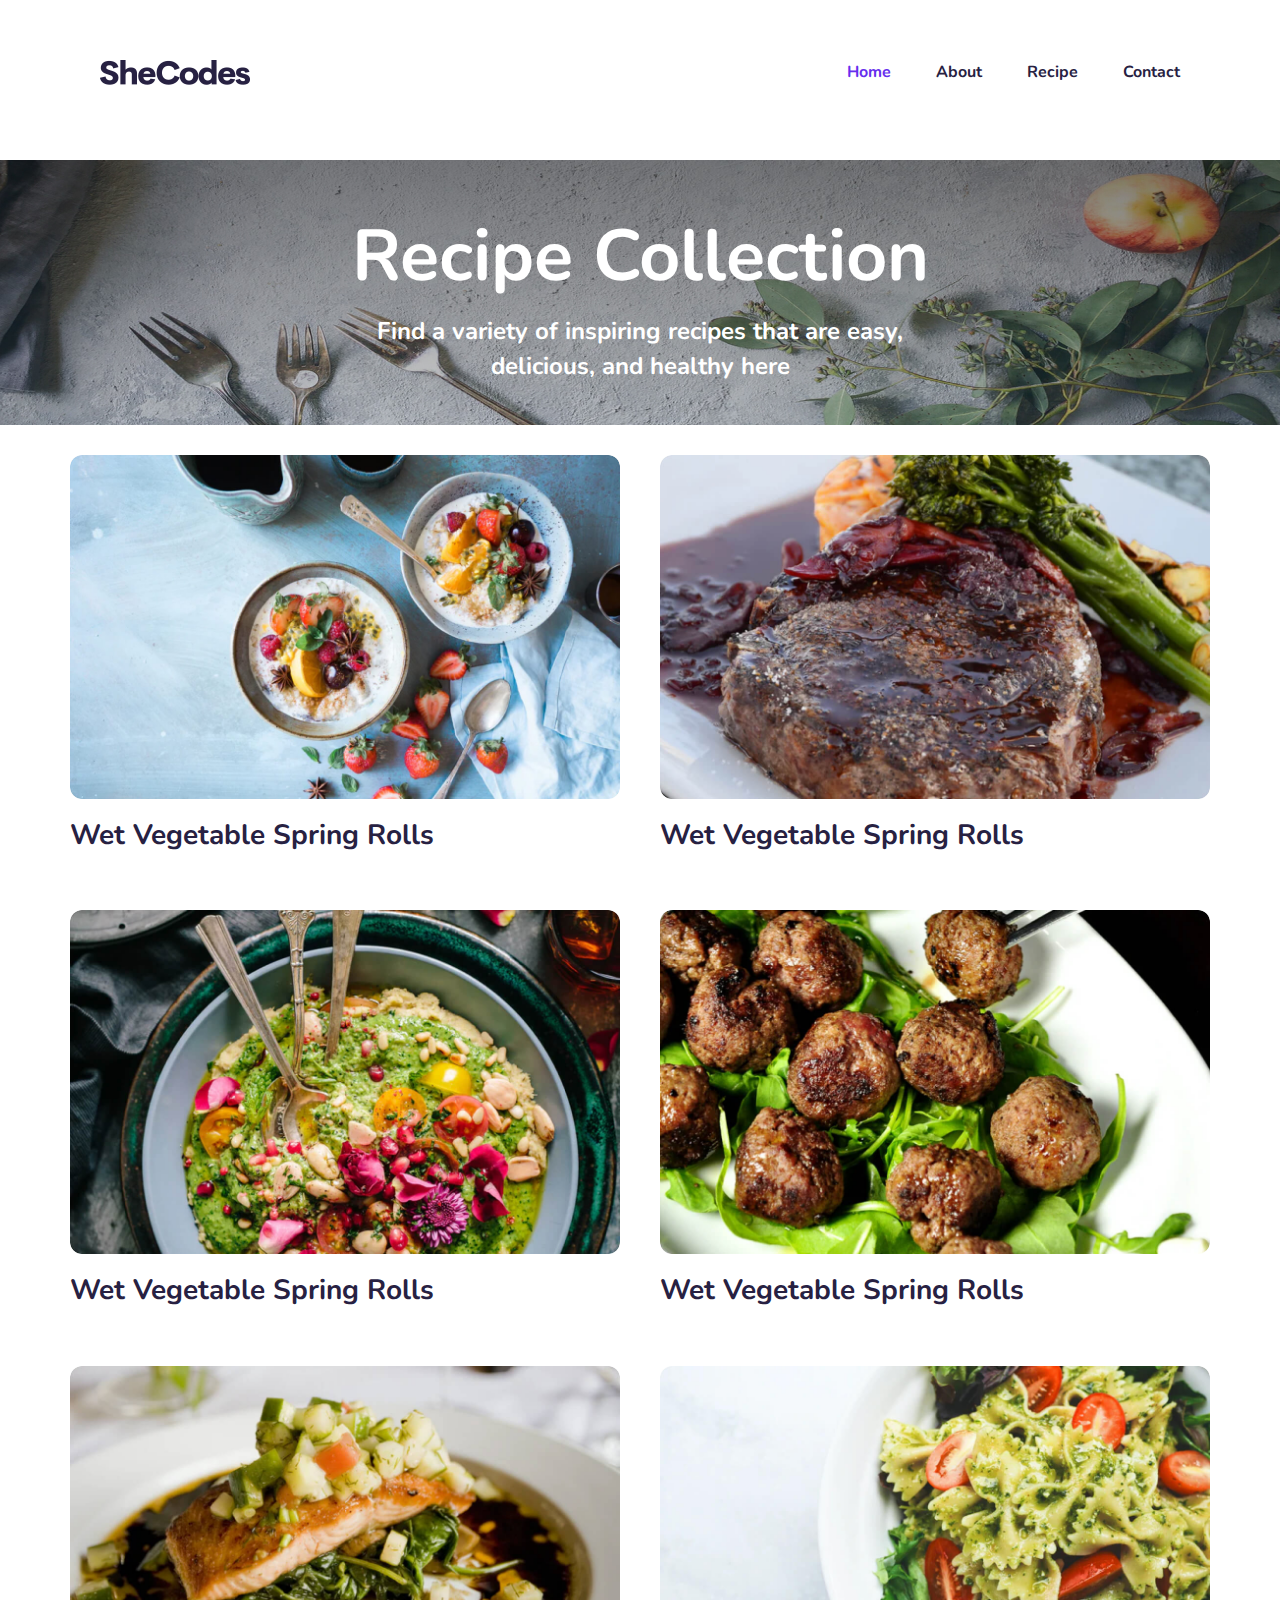
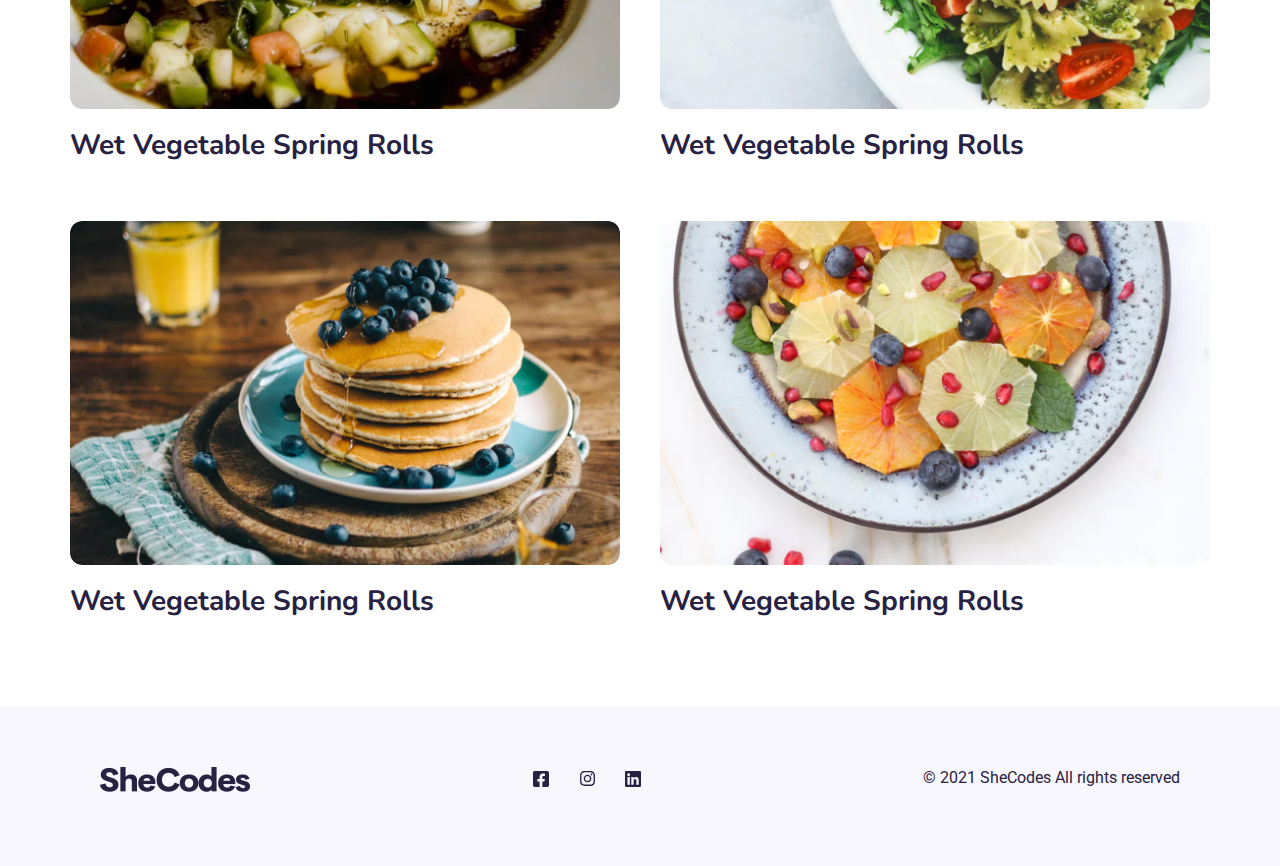
==== index.html @ d0a5646e "About and contact html-files added" ====
<!DOCTYPE html>
<html lang="en">
  <head>
    <meta charset="UTF-8" />
    <meta http-equiv="X-UA-Compatible" content="IE=edge" />
    <meta name="viewport" content="width=device-width, initial-scale=1.0" />

    <!-- bootstrap -->
    <link
      rel="stylesheet"
      href="https://cdn.jsdelivr.net/npm/bootstrap@4.0.0/dist/css/bootstrap.min.css"
      integrity="sha384-Gn5384xqQ1aoWXA+058RXPxPg6fy4IWvTNh0E263XmFcJlSAwiGgFAW/dAiS6JXm"
      crossorigin="anonymous"
    />

    <!-- google fonts -->
    <link rel="preconnect" href="https://fonts.googleapis.com" />
    <link rel="preconnect" href="https://fonts.gstatic.com" crossorigin />
    <link
      href="https://fonts.googleapis.com/css2?family=Nunito:wght@400;700;800&family=Roboto&display=swap"
      rel="stylesheet"
    />

    <!-- css file -->
    <link rel="stylesheet" href="styles.css" />

    <title>Document</title>
  </head>
  <body>
      <!-- navigation -->

    <nav class = "header-nav">
      <div class="logo-container-nav">
        <a href="/index.html">
           <img src="/images/logo.png" alt="SheCodes" class = "logo">
        </a>
      </div>
      <div class="navigation-container">
    <ul class="navigation-list">
      <li class="navigation-item">
        <a class="navigation-link active-link" href="/index.html">Home</a>
      </li>
      <li class="navigation-item">
        <a class="navigation-link" href="/about.html">About</a>
      </li>
       <li class="navigation-item">
        <a class="navigation-link" href="/recipe.html">Recipe</a>
      </li>
      <li class="navigation-item">
        <a class="navigation-link" href="/contact.html">Contact</a>
      </li>
    </ul></div>
    </nav>

  
      <!-- hero -->
      <div class="hero">
        <h1>Recipe Collection</h1>
        <h2>
          Find a variety of inspiring recipes that are easy,</br> delicious, and
          healthy here
        </h2>
      </div>

      <!-- main section -->
       <div class="container">
     <section>
      <div class="recipe-row">
        <div class="recipe-clmn">
          <img class = "recipe-card-image" src="images/card-1-page-1.jpg" alt="Wet Vegetable Spring Rolls">
          <h3 class = "index-recipe-card-h3">Wet Vegetable Spring Rolls</h3>
        </div>
        <div class="recipe-clmn-2">
          <img class = "recipe-card-image"src="images/card-2-page-1.jpg" alt="Wet Vegetable Spring Rolls">
          <h3 class = "index-recipe-card-h3">Wet Vegetable Spring Rolls</h3>
        </div>
      </div>
      <div class="recipe-row">
          <div class="recipe-clmn">
            <div class="recipe-card">
              <img class = "recipe-card-image" src="images/card-3-page-1.jpg" alt="Wet Vegetable Spring Rolls">
              <h3 class = "index-recipe-card-h3">Wet Vegetable Spring Rolls</h3>
            </div>
        </div>
        <div class="recipe-clmn-2">
         <div class="recipe-card">
               <img class = "recipe-card-image" src="images/card-4-page-1.jpg" alt="Wet Vegetable Spring Rolls">
              <h3>Wet Vegetable Spring Rolls</h3>
          </div>
        </div>
      </div>
      <div class="recipe-row">
          <div class="recipe-clmn">
          <img class = "recipe-card-image" src="images/card-5-page-1.jpg" alt="Wet Vegetable Spring Rolls">
          <h3 class = "index-recipe-card-h3">Wet Vegetable Spring Rolls</h3>
        </div>
        <div class="recipe-clmn-2">
          <img class = "recipe-card-image" src="images/card-6-page-1.jpg" alt="Wet Vegetable Spring Rolls">
          <h3>Wet Vegetable Spring Rolls</h3>
        </div>
      </div>
      <div class="recipe-row">
          <div class="recipe-clmn">
          <img class = "recipe-card-image" src="images/card-7-page-1.jpg" alt="Wet Vegetable Spring Rolls">
          <h3 class = "index-recipe-card-h3">Wet Vegetable Spring Rolls</h3>
        </div>
        <div class="recipe-clmn-2">
          <img class = "recipe-card-image" src="images/card-8-page-1.jpg" alt="Wet Vegetable Spring Rolls">
          <h3 class = "index-recipe-card-h3">Wet Vegetable Spring Rolls</h3>
        </div>
      </div>
     </section>
    </div>
      <!-- footer -->
      <footer class = "footer">
          <div class="logo-container">
            <a href="/index.html">
              <img src="/images/logo.png" alt="SheCodes" class = "logo">
            </a>
           
          </div>
          <div class="sm-container">
            <div class="row text-center">
              <div class="col">
                <a href="">
                  <img src="/images/facebook.svg" alt="facebook" class = "sm-icon">
                </a>
              </div>
              <div class="col">
                 <a href="">
                  <img src="/images/instagram.svg" alt="instagram" class = "sm-icon">
                </a>
              </div>
              <div class="col">
                 <a href="">
                  <img src="/images/linked.svg" alt="linkedin" class = "sm-icon">
                </a>
              </div>
              </div>
          </div>
          <div class="copyright-container">
           <p class = "copyright">© 2021 SheCodes All rights reserved</p>
          </div>
        </div>
      </footer>
    
    <!-- bootstrap js -->
    <script
      src="https://code.jquery.com/jquery-3.2.1.slim.min.js"
      integrity="sha384-KJ3o2DKtIkvYIK3UENzmM7KCkRr/rE9/Qpg6aAZGJwFDMVNA/GpGFF93hXpG5KkN"
      crossorigin="anonymous"
    ></script>
    <script
      src="https://cdn.jsdelivr.net/npm/popper.js@1.12.9/dist/umd/popper.min.js"
      integrity="sha384-ApNbgh9B+Y1QKtv3Rn7W3mgPxhU9K/ScQsAP7hUibX39j7fakFPskvXusvfa0b4Q"
      crossorigin="anonymous"
    ></script>
    <script
      src="https://cdn.jsdelivr.net/npm/bootstrap@4.0.0/dist/js/bootstrap.min.js"
      integrity="sha384-JZR6Spejh4U02d8jOt6vLEHfe/JQGiRRSQQxSfFWpi1MquVdAyjUar5+76PVCmYl"
      crossorigin="anonymous"
    ></script>
  </body>
</html>
---- styles.css ----
/* font-family: 'Nunito', sans-serif;
font-family: 'Roboto', sans-serif; */

body {
  margin: auto;
}

/* navigation */

.header-nav {
  padding: 60px 100px;
  display: flex;
  justify-content: space-between;
}

.navigation-list {
  display: flex;
  justify-content: space-between;
  list-style: none;
}

.logo {
  width: 150px;
}

.navigation-link {
  color: #272142;
  font-size: 16px;
  font-family: "Nunito", sans-serif;
  font-weight: bold;
  margin-top: 38px;
  margin-left: 45px;
}

.navigation-link:hover {
  text-decoration: none;
  color: #272142;
}

.active-link {
  color: #662eed;
}

/* hero */
.hero {
  height: 265px;
  background-image: url("images/hero.jpg");
  background-color: #808080;
  background-position: center;
  background-size: cover;
  text-align: center;
  padding: 48px;
}

h1 {
  font-family: "Nunito", sans-serif;
  font-size: 72px;
  font-weight: bold;
  line-height: 1.36;
  color: #ffffff;
}

.recipe-collection-h1 {
  color: #272142;
}

h2 {
  font-family: "Nunito", sans-serif;
  font-weight: bold;
  font-size: 24px;
  line-height: 1.46;
  color: #ffffff;
}

ul {
  list-style: none;
}

/* main section */

.container {
  margin: auto;
  padding: 30px 0;
}

.recipe-card-image {
  max-width: 100%;
  border-radius: 12px;
}

.recipe-row {
  margin-bottom: 50px;
  display: flex;
  justify-content: space-evenly;
}

.recipe-clmn-2 {
  margin-left: 40px;
}

h3 {
  color: #272142;
  font-family: "Nunito", sans-serif;
  font-weight: bold;
  margin-top: 20px;
}

.index-recipe-card-h3 {
  font-size: 28px;
}
/* footer */

footer {
  display: flex;
  justify-content: space-between;
  background-color: #f9f7fe;
  padding: 60px 100px;
}

.sm-icon {
  width: 16px;
  color: #272142;
}

.copyright {
  font-family: "Roboto", sans-serif;
  color: #272142;
  font-size: 16px;
  font-weight: 400;
  text-align: end;
}

/* recipe collection page */

.recipe-collection-h1 {
  padding-bottom: 100px;
}
.recipe-card-name {
  font-size: 36px;
  text-align: left;
}

.recipe-collection-card-image {
  max-width: 100%;
}

.recipe-card-name {
  font-size: 36px;
  padding: 30px;
}

.recipe-subheading {
  font-family: "Nunito", sans-serif;
  color: #272142;
  font-weight: bold;
  font-size: 24;
  text-align: left;
  padding: 20px 0;
}

.recipe-container {
  display: flex;
  margin-bottom: 80px;
}

.recipe-subcontainer {
  max-width: 50%;
}

.recipe-step-h5 {
  padding: 30px 0 20px 0;
  color: #f65282;
  font-family: "Nunito", sans-serif;
  font-weight: 700;
  font-size: 18px;
}

.recipe-container p,
.recipe-container li {
  text-align: start;
  color: #272142;
  font-size: 18px;
  line-height: 1.66;
}

hr {
  border-top: dashed 2px #67d5d2;
}

/* mobile */

@media only screen and (max-width: 767px) {
  .header-nav {
    padding: 20px;
    display: block;
  }

  .logo {
    display: block;
    width: 150px;
    margin: 20px auto;
  }

  ul {
    padding: 0px;
  }

  .navigation-link {
    margin-left: 20px;
  }

  hero {
    padding: 24px;
  }
  h1 {
    font-size: 42px;
    line-height: 1.1;
  }

  h2 {
    font-size: 16px;
  }

  h3 {
    font-size: 16px;
  }

  .recipe-row {
    margin-bottom: 0px;
    display: block;
  }

  .recipe-clmn {
    padding: 15px;
  }

  .recipe-clmn-2 {
    margin-left: 0px;
    padding: 15px;
  }

  footer {
    background-color: #f9f7fe;
    padding: 20px;
    display: block;
  }

  footer .logo {
    display: none;
  }

  .copyright-container {
    margin: 20px;
  }

  .copyright {
    text-align: center;
  }

  .recipe-collection-h1 {
    padding-bottom: 50px;
  }

  .recipe-container {
    display: block;
  }

  .recipe-subcontainer {
    max-width: 100%;
  }

  .recipe-card-name {
    font-size: 30px;
    padding: 20px;
  }
}
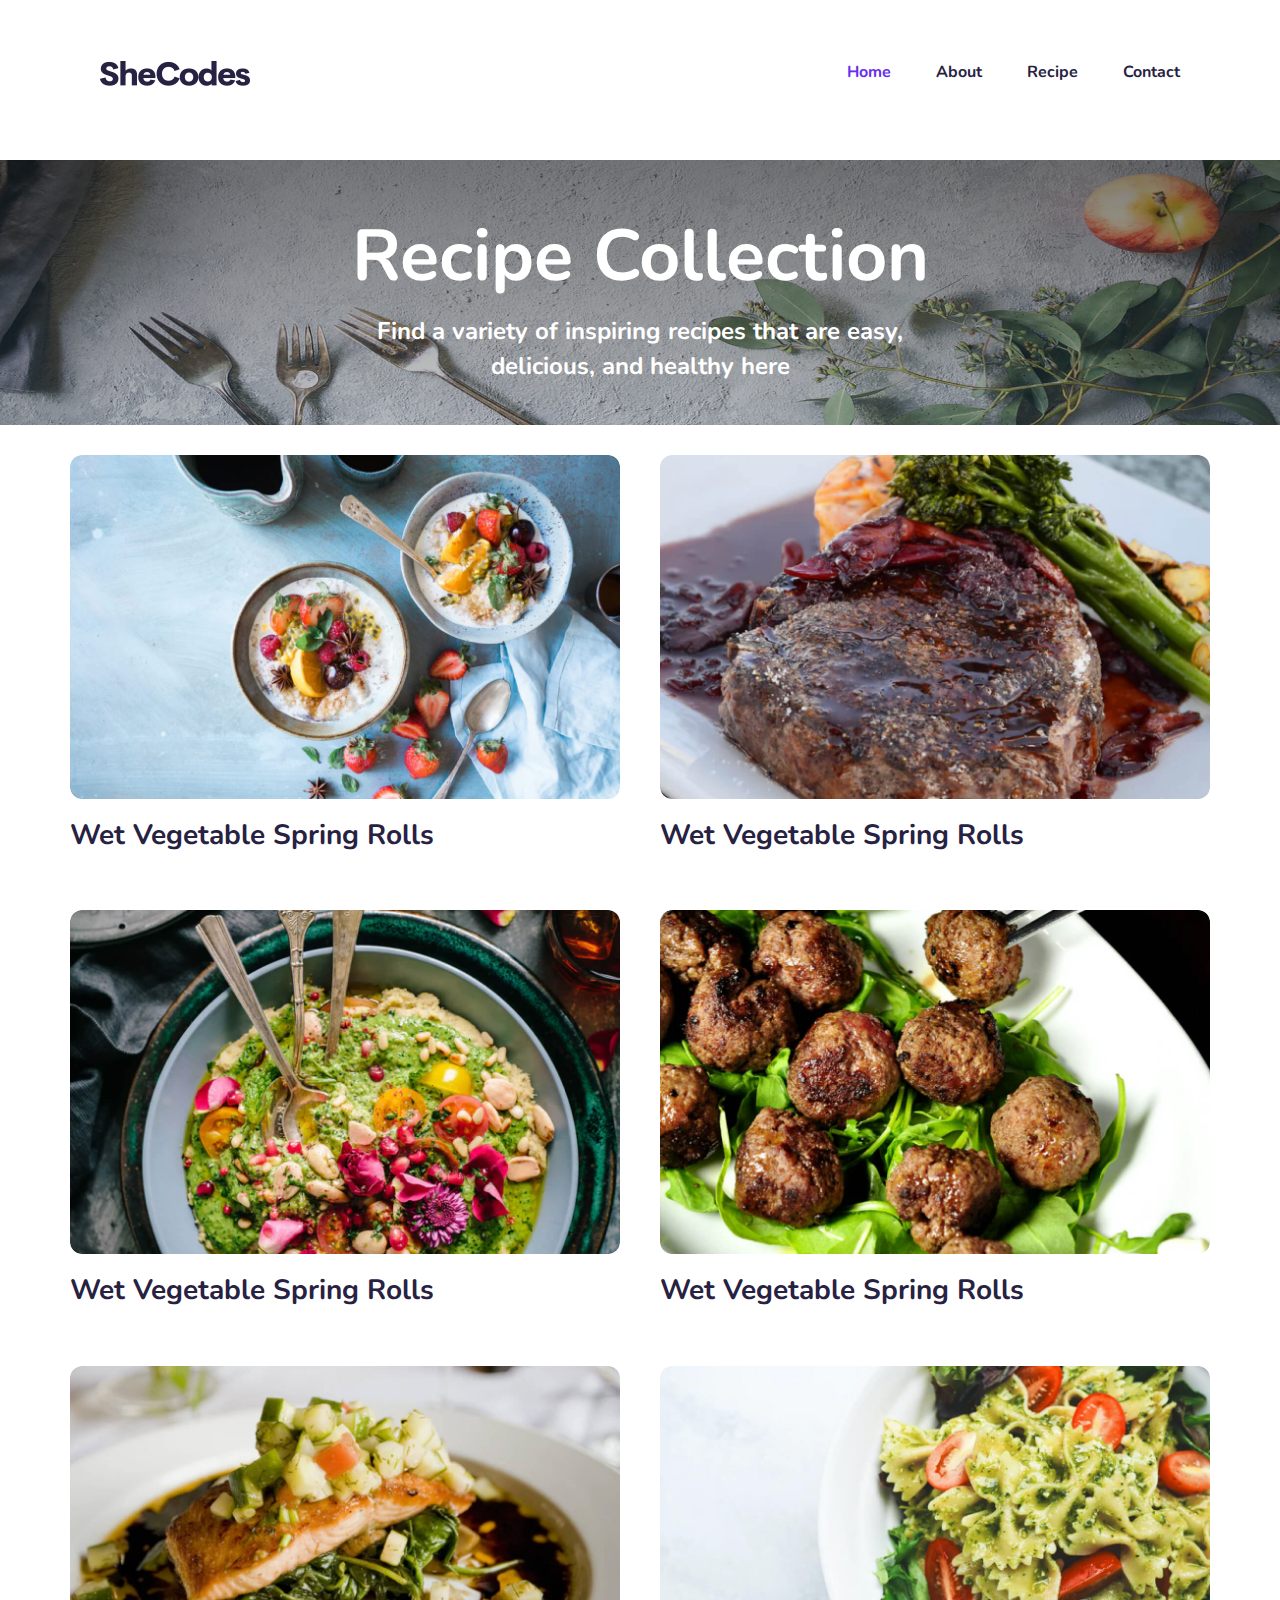
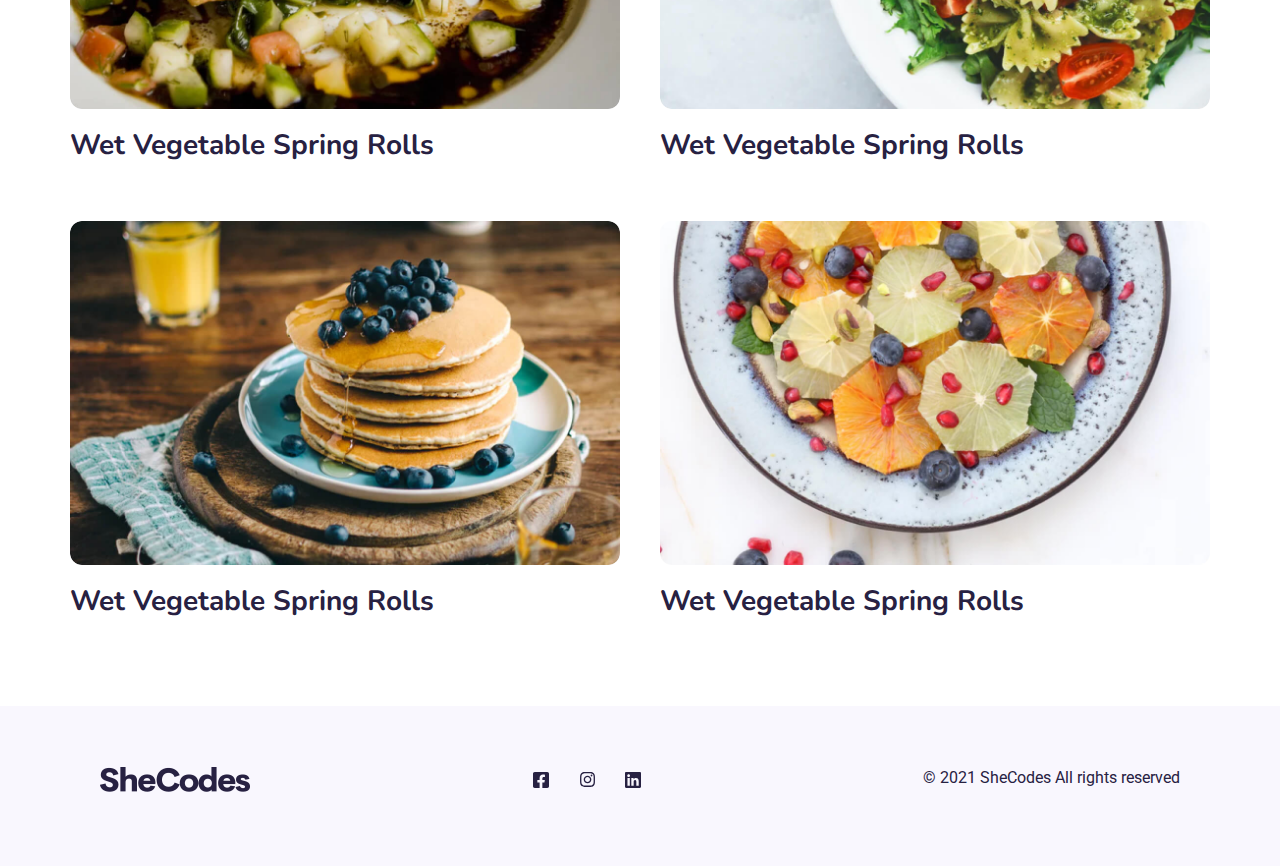
==== commit 94f5ae95: "social links added to footer" ====
--- a/index.html
+++ b/index.html
@@ -55,8 +55,8 @@
   
       <!-- hero -->
       <div class="hero">
-        <h1>Recipe Collection</h1>
-        <h2>
+        <h1 class = "hero-h1">Recipe Collection</h1>
+        <h2 class = "hero-h2">
           Find a variety of inspiring recipes that are easy,</br> delicious, and
           healthy here
         </h2>
@@ -122,18 +122,18 @@
           <div class="sm-container">
             <div class="row text-center">
               <div class="col">
-                <a href="">
-                  <img src="/images/facebook.svg" alt="facebook" class = "sm-icon">
+                <a href="https://www.facebook.com/shecodesio/" target="_blank">
+                  <img src="/images/facebook.svg" alt="facebook" class = "icon">
                 </a>
               </div>
               <div class="col">
-                 <a href="">
-                  <img src="/images/instagram.svg" alt="instagram" class = "sm-icon">
+                 <a href="https://www.instagram.com/shecodes.io/" target="_blank">
+                  <img src="/images/instagram.svg" alt="instagram" class = "icon">
                 </a>
               </div>
               <div class="col">
-                 <a href="">
-                  <img src="/images/linked.svg" alt="linkedin" class = "sm-icon">
+                 <a href="https://www.linkedin.com/company/shecodesio" target="_blank">
+                  <img src="/images/linked.svg" alt="linkedin" class = "icon">
                 </a>
               </div>
               </div>
--- a/styles.css
+++ b/styles.css
@@ -1,8 +1,20 @@
 /* font-family: 'Nunito', sans-serif;
 font-family: 'Roboto', sans-serif; */
+:root {
+  --main-font-family: "Nunito", sans-serif;
+  --second-font-family: "Roboto", sans-serif;
+  --main-font-color: #272142;
+  --hero-index-text-color: #ffffff;
+  --footer-background-color: #f9f7fe;
+  --contacts-color: #662eed;
+  --recipe-steps-color: #f65282;
+  --recipe-line-color: #67d5d2;
+}
 
 body {
   margin: auto;
+  font-family: var(--main-font-family);
+  color: var(--main-font-color);
 }
 
 /* navigation */
@@ -24,9 +36,8 @@
 }
 
 .navigation-link {
-  color: #272142;
+  color: var(--main-font-color);
   font-size: 16px;
-  font-family: "Nunito", sans-serif;
   font-weight: bold;
   margin-top: 38px;
   margin-left: 45px;
@@ -34,11 +45,11 @@
 
 .navigation-link:hover {
   text-decoration: none;
-  color: #272142;
+  color: var(--main-font-color);
 }
 
 .active-link {
-  color: #662eed;
+  color: var(--contacts-color);
 }
 
 /* hero */
@@ -53,23 +64,29 @@
 }
 
 h1 {
-  font-family: "Nunito", sans-serif;
   font-size: 72px;
   font-weight: bold;
   line-height: 1.36;
-  color: #ffffff;
-}
-
-.recipe-collection-h1 {
-  color: #272142;
+  text-align: center;
+}
+
+img {
+  max-width: 100%;
+}
+
+.hero-h1 {
+  color: var(--hero-index-text-color);
 }
 
 h2 {
   font-family: "Nunito", sans-serif;
   font-weight: bold;
+  line-height: 1.46;
+}
+
+.hero-h2 {
+  color: var(--hero-index-text-color);
   font-size: 24px;
-  line-height: 1.46;
-  color: #ffffff;
 }
 
 ul {
@@ -99,8 +116,6 @@
 }
 
 h3 {
-  color: #272142;
-  font-family: "Nunito", sans-serif;
   font-weight: bold;
   margin-top: 20px;
 }
@@ -113,23 +128,88 @@
 footer {
   display: flex;
   justify-content: space-between;
-  background-color: #f9f7fe;
+  background-color: var(--footer-background-color);
   padding: 60px 100px;
 }
 
-.sm-icon {
+.icon {
   width: 16px;
-  color: #272142;
+  color: var(--main-font-color);
 }
 
 .copyright {
-  font-family: "Roboto", sans-serif;
-  color: #272142;
+  font-family: var(--second-font-family);
   font-size: 16px;
   font-weight: 400;
   text-align: end;
 }
 
+/* about */
+
+.about-me-container {
+  margin: 100px auto;
+  width: 80%;
+  display: flex;
+}
+
+.about-me-subcontainer {
+  width: 50%;
+}
+
+.about-me-text-container {
+  margin-left: 40px;
+}
+
+.about-me-h2 {
+  font-size: 64px;
+  font-weight: bold;
+  padding-top: 40px;
+}
+
+.about-me-text {
+  font-size: 18px;
+  line-height: 1.66;
+  padding-bottom: 50px;
+}
+
+.about-me-social-media-container {
+  display: flex;
+  width: 70%;
+  justify-content: space-between;
+}
+
+.about-me-social-media-followme {
+  font-weight: bold;
+  font-size: 18px;
+}
+
+.about-me-recipe-cards-container {
+  display: flex;
+  justify-content: space-evenly;
+  margin-bottom: 100px;
+}
+
+.about-me-recipe-cards-container div:not(:first-child) {
+  margin-left: 40px;
+}
+
+.favourite-recipes-h2 {
+  font-size: 36;
+  font-weight: bold;
+  margin-bottom: 50px;
+}
+
+.about-me-recipe-card h4 {
+  font-size: 24px;
+  font-weight: bold;
+  line-height: 2.5;
+}
+
+.about-me-recipe-card p {
+  font-size: 16px;
+  line-height: 1.88;
+}
+
 /* recipe collection page */
 
 .recipe-collection-h1 {
@@ -150,8 +230,6 @@
 }
 
 .recipe-subheading {
-  font-family: "Nunito", sans-serif;
-  color: #272142;
   font-weight: bold;
   font-size: 24;
   text-align: left;
@@ -169,8 +247,7 @@
 
 .recipe-step-h5 {
   padding: 30px 0 20px 0;
-  color: #f65282;
-  font-family: "Nunito", sans-serif;
+  color: var(--recipe-line-color);
   font-weight: 700;
   font-size: 18px;
 }
@@ -178,20 +255,54 @@
 .recipe-container p,
 .recipe-container li {
   text-align: start;
-  color: #272142;
   font-size: 18px;
   line-height: 1.66;
 }
 
 hr {
-  border-top: dashed 2px #67d5d2;
+  border-top: dashed 2px var(--recipe-line-color);
+}
+
+/* about */
+
+.contact-container {
+  display: flex;
+  margin: 100px auto;
+}
+
+.contact-subcontainer {
+  width: 50%;
+}
+
+.contacts {
+  padding-left: 60px;
+}
+
+.contact-card {
+  margin-top: 50px;
+}
+
+.contacts h5 {
+  text-transform: uppercase;
+  font-weight: bold;
+  font-size: 18px;
+}
+
+.contact-line {
+  display: flex;
+}
+
+.contact-line a {
+  font-size: 16px;
+  text-decoration: none;
+  margin-left: 10px;
 }
 
 /* mobile */
 
 @media only screen and (max-width: 767px) {
   .header-nav {
-    padding: 20px;
+    padding: 50px;
     display: block;
   }
 
@@ -217,11 +328,11 @@
     line-height: 1.1;
   }
 
-  h2 {
+  .hero-h2 {
     font-size: 16px;
   }
 
-  h3 {
+  .ndex-recipe-card-h3 {
     font-size: 16px;
   }
 
@@ -240,13 +351,58 @@
   }
 
   footer {
-    background-color: #f9f7fe;
     padding: 20px;
     display: block;
   }
 
   footer .logo {
     display: none;
+  }
+
+  /* about */
+
+  .about-me-container {
+    display: block;
+  }
+
+  .about-me-subcontainer {
+    width: 100%;
+    margin: 0 auto;
+  }
+
+  .about-me-subcontainer p {
+    text-align: justify;
+  }
+
+  .about-me-social-media-container {
+    margin: 0 auto;
+  }
+
+  .favourite-recipes-h2 {
+    margin-bottom: 30px;
+  }
+
+  .about-me-recipe-cards-container {
+    display: block;
+  }
+
+  .about-me-recipe-card {
+    width: 100%;
+    margin: 40px auto;
+  }
+
+  .about-me-recipe-cards-container div:not(:first-child) {
+    margin-left: 0;
+  }
+
+  .about-me-recipe-card h4 {
+    text-align: center;
+    line-height: 2;
+  }
+
+  .about-me-recipe-card p {
+    line-height: 1.5;
+    text-align: justify;
   }
 
   .copyright-container {
@@ -273,4 +429,19 @@
     font-size: 30px;
     padding: 20px;
   }
-}
+
+  /* about */
+
+  .contact-container {
+    display: block;
+    margin: 50px auto;
+  }
+
+  .contact-subcontainer {
+    width: 100%;
+  }
+
+  .contacts {
+    padding-left: 0px;
+  }
+}
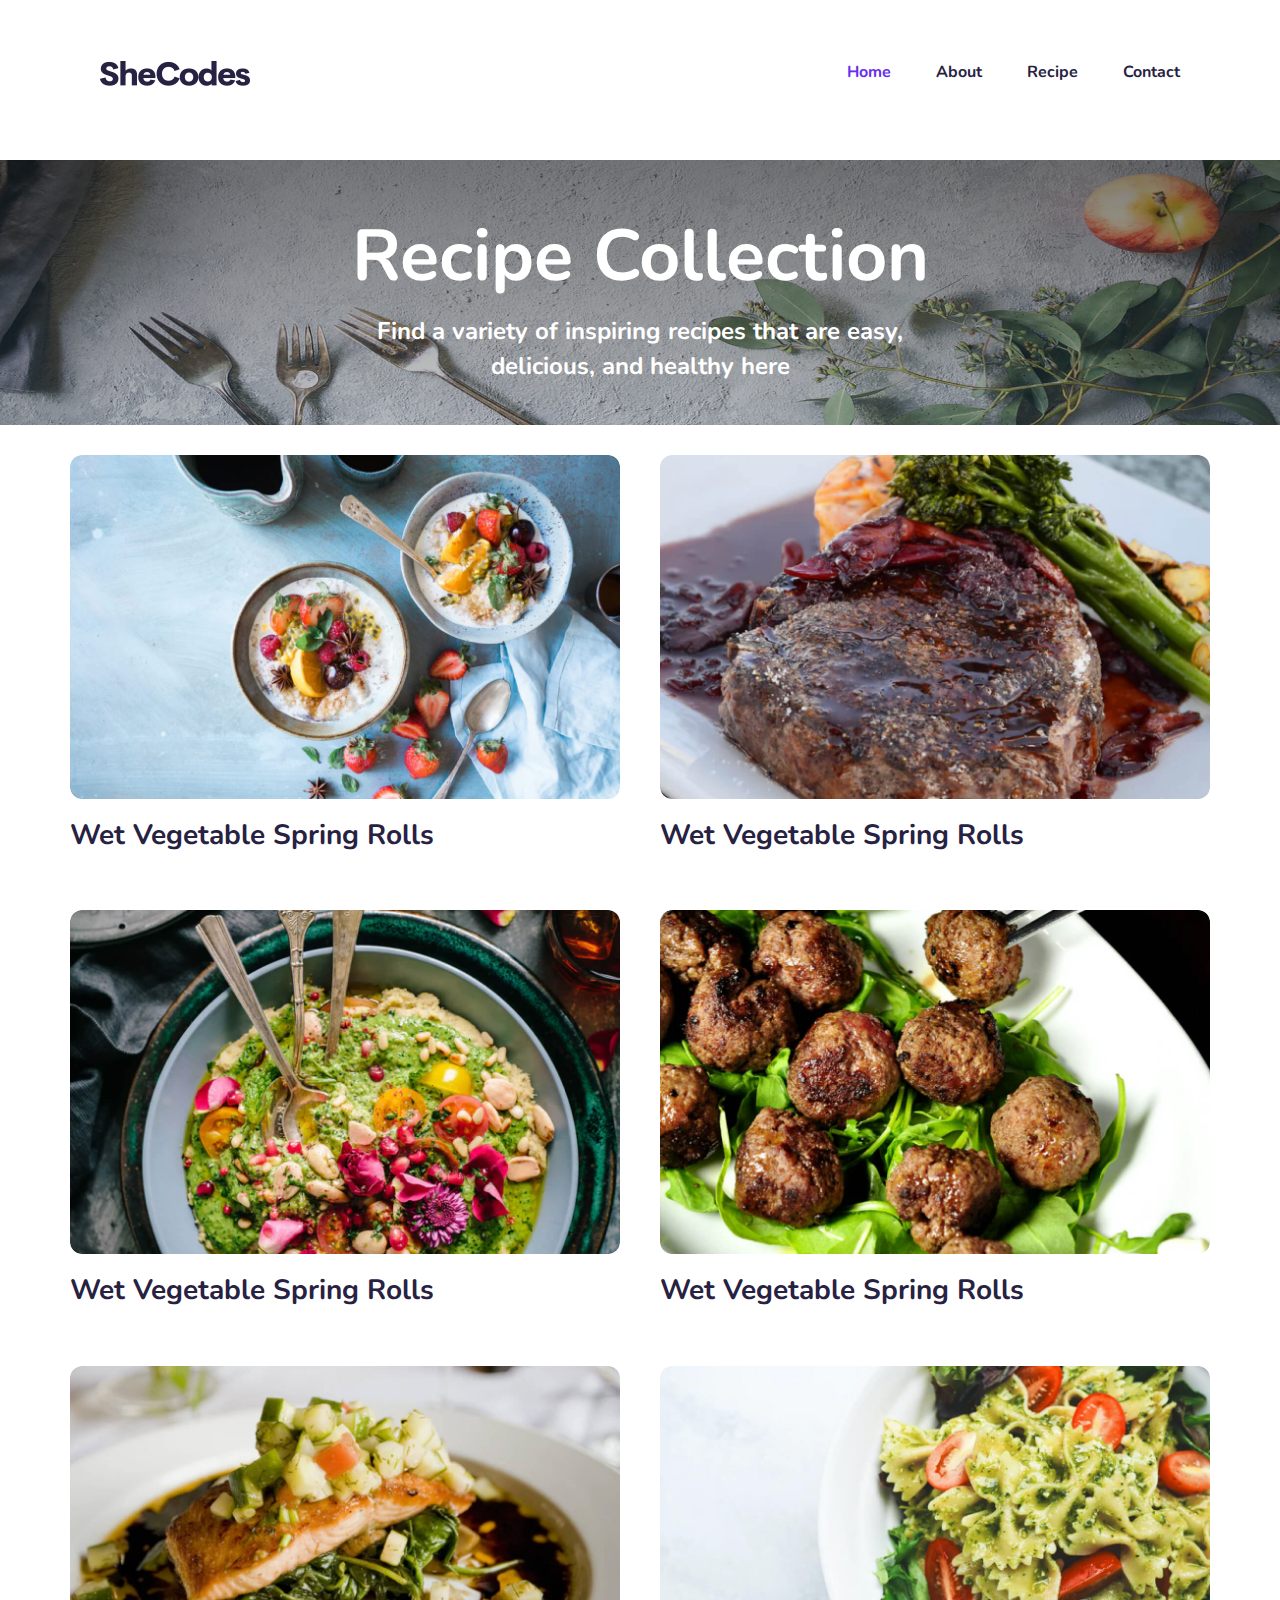
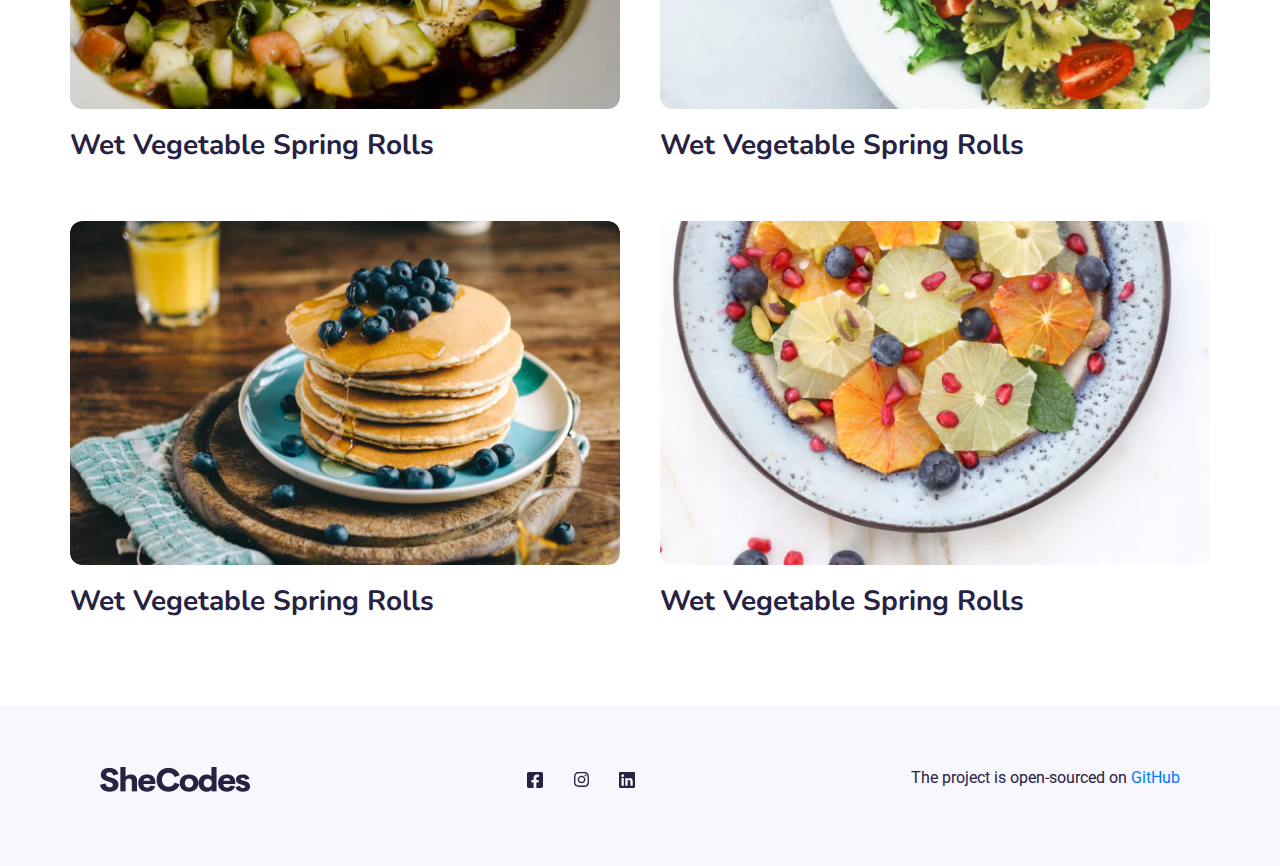
==== commit 187567e1: "GitHub link added to footer of all pages" ====
--- a/index.html
+++ b/index.html
@@ -24,30 +24,32 @@
     <!-- css file -->
     <link rel="stylesheet" href="styles.css" />
 
-    <title>Document</title>
+    <title>Recipe Collection by Shelley White - Home</title>
+    <link rel="icon" type="image/png" sizes="32x32" href="/images/favicon.svg">
+    <meta name="description" content="Best recipes for healthy life from Sheeley White, healthy food expert, nutricionist and slow living enthusiast">
   </head>
   <body>
       <!-- navigation -->
 
     <nav class = "header-nav">
       <div class="logo-container-nav">
-        <a href="/index.html">
+        <a href="www.shecodes.io" title="SheCodes Official Site">
            <img src="/images/logo.png" alt="SheCodes" class = "logo">
         </a>
       </div>
       <div class="navigation-container">
     <ul class="navigation-list">
       <li class="navigation-item">
-        <a class="navigation-link active-link" href="/index.html">Home</a>
+        <a class="navigation-link active-link" href="/index.html" title="Homepage">Home</a>
       </li>
       <li class="navigation-item">
-        <a class="navigation-link" href="/about.html">About</a>
+        <a class="navigation-link" href="/about.html" title="About Page">About</a>
       </li>
        <li class="navigation-item">
-        <a class="navigation-link" href="/recipe.html">Recipe</a>
+        <a class="navigation-link" href="/recipe.html" title="Recipe Collection Page">Recipe</a>
       </li>
       <li class="navigation-item">
-        <a class="navigation-link" href="/contact.html">Contact</a>
+        <a class="navigation-link" href="/contact.html" title="Contact Page">Contact</a>
       </li>
     </ul></div>
     </nav>
@@ -114,7 +116,7 @@
       <!-- footer -->
       <footer class = "footer">
           <div class="logo-container">
-            <a href="/index.html">
+            <a href="www.shecodes.io" title="SheCodes Official Site">
               <img src="/images/logo.png" alt="SheCodes" class = "logo">
             </a>
            
@@ -122,24 +124,24 @@
           <div class="sm-container">
             <div class="row text-center">
               <div class="col">
-                <a href="https://www.facebook.com/shecodesio/" target="_blank">
+                <a href="https://www.facebook.com/shecodesio/" target="_blank" title="SheCodes Facebook">
                   <img src="/images/facebook.svg" alt="facebook" class = "icon">
                 </a>
               </div>
               <div class="col">
-                 <a href="https://www.instagram.com/shecodes.io/" target="_blank">
+                 <a href="https://www.instagram.com/shecodes.io/" target="_blank" title="SheCodes Instagram Page">
                   <img src="/images/instagram.svg" alt="instagram" class = "icon">
                 </a>
               </div>
               <div class="col">
-                 <a href="https://www.linkedin.com/company/shecodesio" target="_blank">
+                 <a href="https://www.linkedin.com/company/shecodesio" target="_blank" title="SheCodes LinkedIn Page">
                   <img src="/images/linked.svg" alt="linkedin" class = "icon">
                 </a>
               </div>
               </div>
           </div>
           <div class="copyright-container">
-           <p class = "copyright">© 2021 SheCodes All rights reserved</p>
+           <p class = "copyright">The project is open-sourced on <a href="https://github.com/tsyganek/responsive_project-week4.git" target = "_blank" title = "Project github page">GitHub</a></p>
           </div>
         </div>
       </footer>
--- a/styles.css
+++ b/styles.css
@@ -355,8 +355,13 @@
     display: block;
   }
 
-  footer .logo {
+  nav .logo {
     display: none;
+  }
+
+  .sm-container {
+    max-width: 30%;
+    margin: 30px auto;
   }
 
   /* about */
